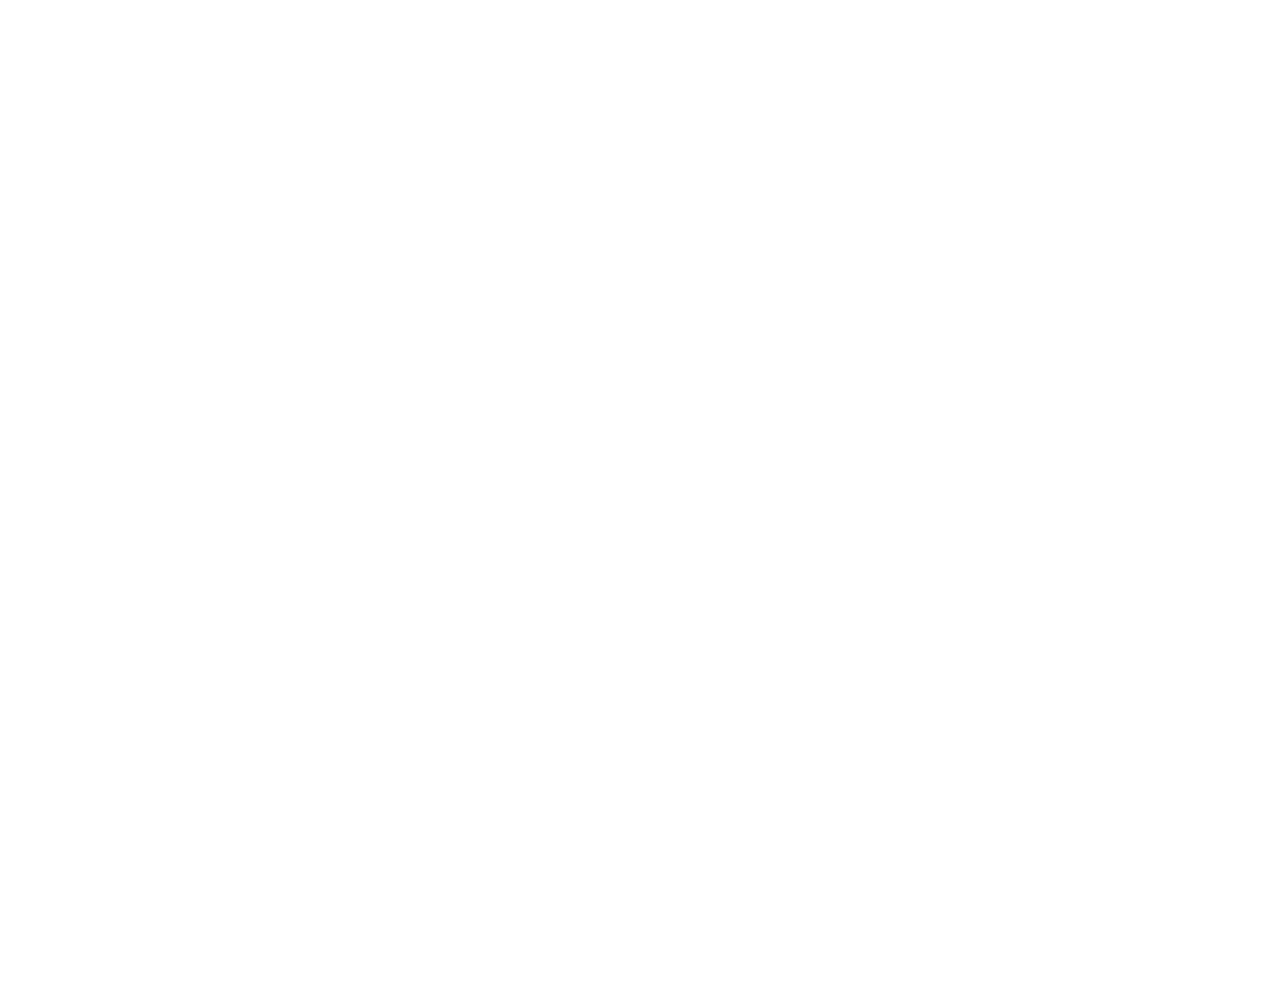
==== gateway.html @ d8add661 "Add Veydran public gateway staging page" ====
<!doctype html>
<html lang="x-vey">
<head>
  <meta charset="utf-8" />
  <meta name="viewport" content="width=device-width,initial-scale=1" />
  <meta name="theme-color" content="#020a10" />
  <title>Veydran Interstellar Authority</title>
  <meta name="description" content="Veydran Interstellar Authority Terran access node." />
  <style>body.vey-loading{visibility:hidden}</style>
  <link rel="stylesheet" href="gateway.css?v=20261001-1" />
</head>
<body class="vey-loading">
  <div class="scanline" aria-hidden="true"></div>
  <main class="shell">
    <header class="topbar">
      <div class="brand">
        <div class="seal" aria-hidden="true"><span>V</span></div>
        <div>
          <div class="brand-name">Veydran Interstellar Authority</div>
          <div class="brand-sub">TERRAN ACCESS NODE // PUBLIC NETWORK</div>
        </div>
      </div>
      <button class="language-toggle" id="languageToggle" type="button" data-no-vey="true">ENGLISH</button>
    </header>

    <section class="hero">
      <div class="eyebrow">EXTRASOLAR CIVIC GATEWAY // LOCAL MIRROR ACTIVE</div>
      <h1>Terran access permitted.</h1>
      <p class="lede">This node exposes only services considered non-sensitive under Veydran Imperial information policy. Your species classification has been noted.</p>
    </section>

    <section class="status panel">
      <div class="panel-head">
        <div>
          <div class="kicker">CURRENT TERRAN FIELD OPERATION</div>
          <h2>Commander Vrax</h2>
        </div>
        <div class="status-badge"><span></span> ACTIVE</div>
      </div>
      <div class="status-grid">
        <div><small>WORLD</small><strong>EARTH</strong></div>
        <div><small>STATUS</small><strong>INVESTIGATION ACTIVE</strong></div>
        <div><small>MISSION</small><strong>CULTURAL + NUTRITIONAL RECONNAISSANCE</strong></div>
        <div><small>LOCAL THREAT INDEX</small><strong>INCONCLUSIVE</strong></div>
      </div>
    </section>

    <section class="directory">
      <article class="service live">
        <div class="service-code">01 // COMMUNICATIONS</div>
        <h3>Vmail</h3>
        <p>Secure Veydran communications terminal.</p>
        <a href="https://vmail.veydran.space/">OPEN SERVICE</a>
      </article>

      <article class="service" data-denied="IMPERIAL RECORDS ACCESS DENIED // TERRAN CLEARANCE INSUFFICIENT.">
        <div class="service-code">02 // ARCHIVES</div>
        <h3>Imperial Records</h3>
        <p>Personnel, planetary and operational archive.</p>
        <button type="button">REQUEST ACCESS</button>
      </article>

      <article class="service" data-denied="PLANETARY ASSESSMENT // EARTH // INVESTIGATION ACTIVE // FINAL CLASSIFICATION WITHHELD.">
        <div class="service-code">03 // ASSESSMENT</div>
        <h3>Planetary Assessment</h3>
        <p>Current Veydran analysis of Terran civilisation.</p>
        <button type="button">VIEW ASSESSMENT</button>
      </article>

      <article class="service" data-denied="COMMAND NETWORK CLASSIFIED // QUERY LOGGED // PLEASE REMAIN WHERE YOU ARE.">
        <div class="service-code">04 // COMMAND</div>
        <h3>Command Network</h3>
        <p>Operational command and classified strategic systems.</p>
        <button type="button">CONNECT</button>
      </article>
    </section>

    <section class="notice panel">
      <div class="kicker">PUBLIC ACCESS NOTICE</div>
      <p>Terran users are reminded that curiosity does not constitute clearance. Repeated attempts to access restricted systems may be interpreted as enthusiasm and reassigned accordingly.</p>
    </section>

    <footer>
      <span>VEYDRAN INTERSTELLAR AUTHORITY</span>
      <span>PUBLIC NODE T-00</span>
      <span>LOCAL REALITY OFFSET: +1</span>
    </footer>
  </main>

  <div class="toast hidden" id="toast" role="status" aria-live="polite"></div>
  <script>window.setTimeout(()=>document.body.classList.remove('vey-loading'),1500);</script>
  <script src="gateway.js?v=20261001-1"></script>
</body>
</html>
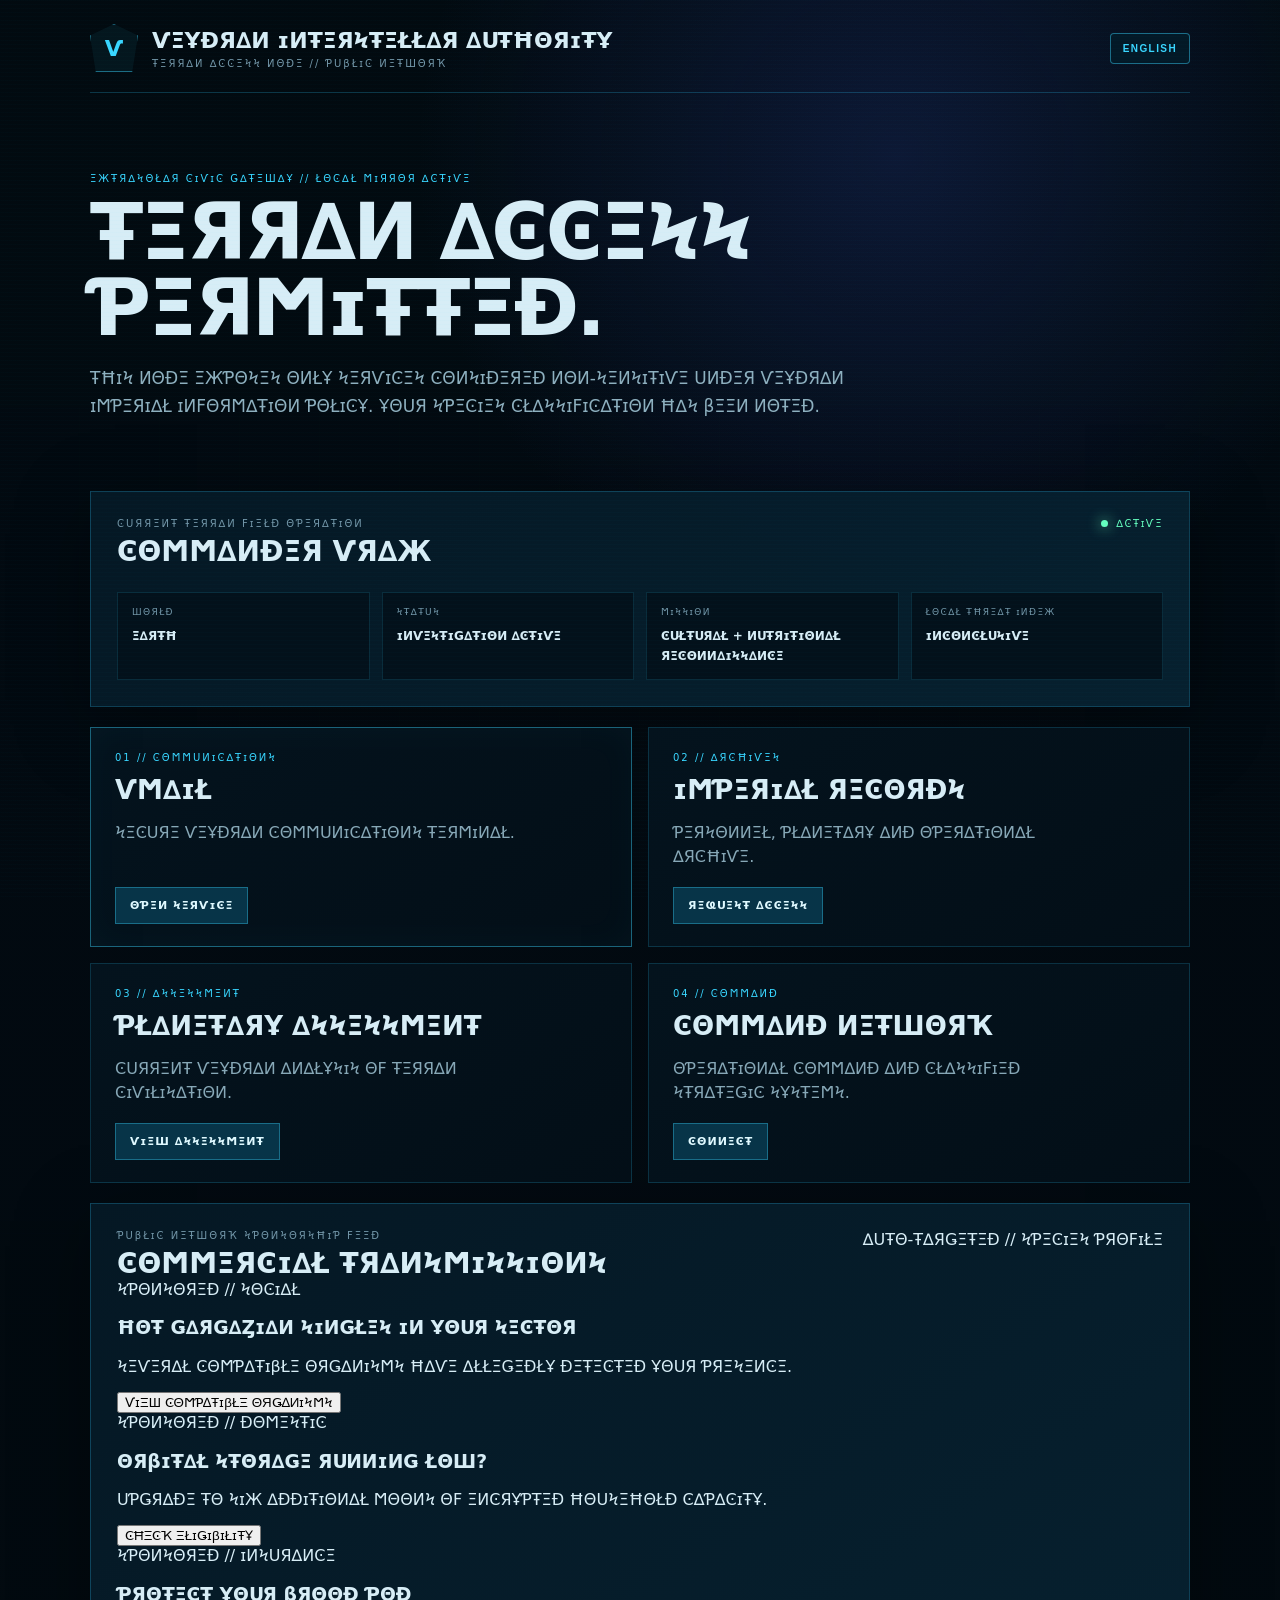
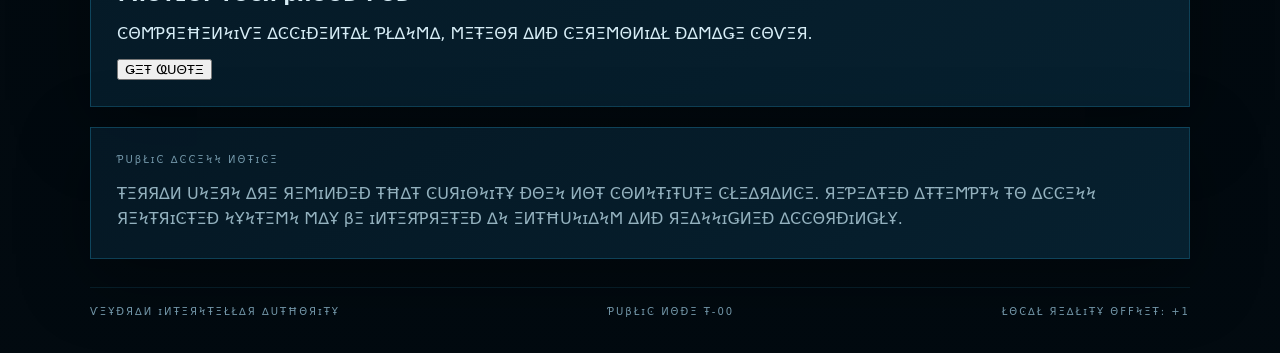
==== commit af253781: "Add Veydran advert gag and age gate" ====
--- a/gateway.html
+++ b/gateway.html
@@ -7,7 +7,7 @@
   <title>Veydran Interstellar Authority</title>
   <meta name="description" content="Veydran Interstellar Authority Terran access node." />
   <style>body.vey-loading{visibility:hidden}</style>
-  <link rel="stylesheet" href="gateway.css?v=20261001-1" />
+  <link rel="stylesheet" href="gateway.css?v=20261001-2" />
 </head>
 <body class="vey-loading">
   <div class="scanline" aria-hidden="true"></div>
@@ -75,6 +75,39 @@
       </article>
     </section>
 
+    <section class="ad-section panel">
+      <div class="panel-head">
+        <div>
+          <div class="kicker">PUBLIC NETWORK SPONSORSHIP FEED</div>
+          <h2>Commercial transmissions</h2>
+        </div>
+        <div class="ad-label">AUTO-TARGETED // SPECIES PROFILE</div>
+      </div>
+
+      <div class="ad-grid">
+        <article class="ad-card hot">
+          <div class="ad-tag">SPONSORED // SOCIAL</div>
+          <h3>HOT GARGAZIAN SINGLES IN YOUR SECTOR</h3>
+          <p>Several compatible organisms have allegedly detected your presence.</p>
+          <button type="button" id="singlesAd">VIEW COMPATIBLE ORGANISMS</button>
+        </article>
+
+        <article class="ad-card">
+          <div class="ad-tag">SPONSORED // DOMESTIC</div>
+          <h3>ORBITAL STORAGE RUNNING LOW?</h3>
+          <p>Upgrade to six additional moons of encrypted household capacity.</p>
+          <button type="button" data-ad-message="SERVICE UNAVAILABLE IN TERRAN JURISDICTION // YOUR MOON COUNT IS BELOW MINIMUM REQUIREMENTS.">CHECK ELIGIBILITY</button>
+        </article>
+
+        <article class="ad-card">
+          <div class="ad-tag">SPONSORED // INSURANCE</div>
+          <h3>PROTECT YOUR BROOD POD</h3>
+          <p>Comprehensive accidental plasma, meteor and ceremonial damage cover.</p>
+          <button type="button" data-ad-message="QUOTE DECLINED // TERRAN BIOLOGY IS OUTSIDE CURRENT UNDERWRITING PARAMETERS.">GET QUOTE</button>
+        </article>
+      </div>
+    </section>
+
     <section class="notice panel">
       <div class="kicker">PUBLIC ACCESS NOTICE</div>
       <p>Terran users are reminded that curiosity does not constitute clearance. Repeated attempts to access restricted systems may be interpreted as enthusiasm and reassigned accordingly.</p>
@@ -88,7 +121,22 @@
   </main>
 
   <div class="toast hidden" id="toast" role="status" aria-live="polite"></div>
+
+  <div class="modal hidden" id="ageModal" role="dialog" aria-modal="true" aria-labelledby="ageTitle">
+    <div class="modal-card">
+      <div class="modal-code">VE-Y18 // AGE VERIFICATION</div>
+      <h2 id="ageTitle">ACCESS RESTRICTED</h2>
+      <p class="modal-big">You must be over 200 cycles old to view this site.</p>
+      <p>Terran age documentation is not accepted by the Veydran Interstellar Decency Authority.</p>
+      <div class="modal-actions">
+        <button type="button" id="claimAge">I AM OVER 200</button>
+        <button type="button" id="closeAge">RETURN TO CIVIC NETWORK</button>
+      </div>
+      <div class="modal-fine">False declarations may result in parental notification, civic shame, or reassignment.</div>
+    </div>
+  </div>
+
   <script>window.setTimeout(()=>document.body.classList.remove('vey-loading'),1500);</script>
-  <script src="gateway.js?v=20261001-1"></script>
+  <script src="gateway.js?v=20261001-2"></script>
 </body>
 </html>
--- a/gateway.css
+++ b/gateway.css
@@ -0,0 +1 @@
+:root{--bg:#020a10;--panel:rgba(5,24,37,.94);--panel2:rgba(7,34,50,.92);--line:rgba(48,202,255,.22);--cyan:#39d6ff;--text:#d7edf6;--muted:#7397a9;--danger:#ff647c;--ok:#65ffc0}*{box-sizing:border-box}html{min-height:100%;background:var(--bg)}body{margin:0;min-height:100vh;color:var(--text);font-family:Inter,ui-sans-serif,system-ui,-apple-system,BlinkMacSystemFont,"Segoe UI",sans-serif;background:radial-gradient(circle at 70% 8%,rgba(45,69,170,.24),transparent 30rem),linear-gradient(rgba(2,10,16,.94),rgba(2,10,16,.99)),repeating-linear-gradient(90deg,transparent 0 79px,rgba(36,172,214,.035) 80px),repeating-linear-gradient(0deg,transparent 0 79px,rgba(36,172,214,.03) 80px);overflow-x:hidden}body::before{content:"";position:fixed;inset:0;pointer-events:none;background-image:linear-gradient(rgba(55,214,255,.015) 1px,transparent 1px);background-size:100% 4px}.scanline{position:fixed;left:0;right:0;top:-14%;height:14%;pointer-events:none;background:linear-gradient(to bottom,transparent,rgba(45,211,255,.045),transparent);animation:scan 8s linear infinite}@keyframes scan{to{transform:translateY(840%)}}.shell{width:min(1100px,calc(100% - 32px));margin:0 auto;padding:24px 0 36px}.topbar{display:flex;align-items:center;justify-content:space-between;gap:20px;border-bottom:1px solid var(--line);padding-bottom:20px}.brand{display:flex;align-items:center;gap:14px}.seal{width:48px;height:48px;border:1px solid rgba(57,214,255,.45);clip-path:polygon(50% 0,100% 24%,88% 100%,12% 100%,0 24%);display:grid;place-items:center;background:rgba(57,214,255,.06);box-shadow:0 0 22px rgba(57,214,255,.08)}.seal span{font-size:22px;font-weight:900;color:var(--cyan)}.brand-name{font-size:22px;font-weight:760}.brand-sub,.eyebrow,.kicker,footer,.service-code{font-size:10px;letter-spacing:2px;color:var(--muted)}.brand-sub{margin-top:5px}.language-toggle{border:1px solid rgba(57,214,255,.45);background:rgba(4,27,40,.9);color:var(--cyan);padding:9px 12px;border-radius:4px;font-size:10px;font-weight:800;letter-spacing:1.4px;cursor:pointer}.language-toggle:hover{border-color:var(--cyan);background:#073448}.hero{padding:80px 0 34px}.eyebrow{color:var(--cyan)}h1{margin:10px 0 12px;font-size:clamp(42px,7vw,78px);line-height:.98;letter-spacing:-2.8px}.lede{max-width:760px;color:#8eb0bf;font-size:17px;line-height:1.65}.panel{margin-top:20px;padding:26px;border:1px solid var(--line);background:linear-gradient(145deg,var(--panel),var(--panel2));box-shadow:0 18px 70px rgba(0,0,0,.35)}.panel-head{display:flex;justify-content:space-between;gap:20px;align-items:flex-start}.panel h2{margin:6px 0 0;font-size:28px}.status-badge{font-size:10px;letter-spacing:1.5px;color:var(--ok);display:flex;align-items:center;gap:8px}.status-badge span{width:7px;height:7px;border-radius:50%;background:var(--ok);box-shadow:0 0 14px var(--ok)}.status-grid{display:grid;grid-template-columns:repeat(4,1fr);gap:12px;margin-top:24px}.status-grid div{border:1px solid rgba(48,202,255,.14);background:#03111b;padding:14px}.status-grid small{display:block;color:var(--muted);font-size:9px;letter-spacing:1.4px;margin-bottom:8px}.status-grid strong{font-size:12px;line-height:1.4}.directory{display:grid;grid-template-columns:repeat(2,1fr);gap:16px;margin-top:20px}.service{position:relative;border:1px solid rgba(48,202,255,.18);background:linear-gradient(145deg,rgba(4,20,31,.95),rgba(3,15,24,.96));padding:24px;min-height:220px}.service.live{border-color:rgba(57,214,255,.42);box-shadow:inset 0 0 36px rgba(57,214,255,.03)}.service-code{color:var(--cyan)}.service h3{font-size:26px;margin:12px 0 8px}.service p{color:#87a8b7;line-height:1.55;max-width:420px}.service a,.service button{position:absolute;left:24px;bottom:22px;border:1px solid rgba(57,214,255,.35);background:#073448;color:#dff9ff;text-decoration:none;padding:11px 14px;font:inherit;font-size:11px;font-weight:760;letter-spacing:1px;cursor:pointer}.service button:hover,.service a:hover{border-color:var(--cyan)}.notice p{margin-bottom:0;color:#93b1be;line-height:1.6}.toast{position:fixed;right:18px;bottom:18px;max-width:420px;padding:14px 16px;border:1px solid rgba(255,100,124,.35);background:#191015;color:#ffdce2;box-shadow:0 12px 50px rgba(0,0,0,.45);font-size:12px;line-height:1.5}.hidden{display:none!important}footer{display:flex;justify-content:space-between;gap:18px;flex-wrap:wrap;margin-top:28px;padding-top:18px;border-top:1px solid rgba(48,202,255,.1)}@media(max-width:760px){.topbar{align-items:flex-start}.brand-name{font-size:18px}.hero{padding-top:52px}.directory{grid-template-columns:1fr}.status-grid{grid-template-columns:1fr 1fr}}@media(max-width:520px){.status-grid{grid-template-columns:1fr}.brand-sub{display:none}.service{min-height:205px}}
